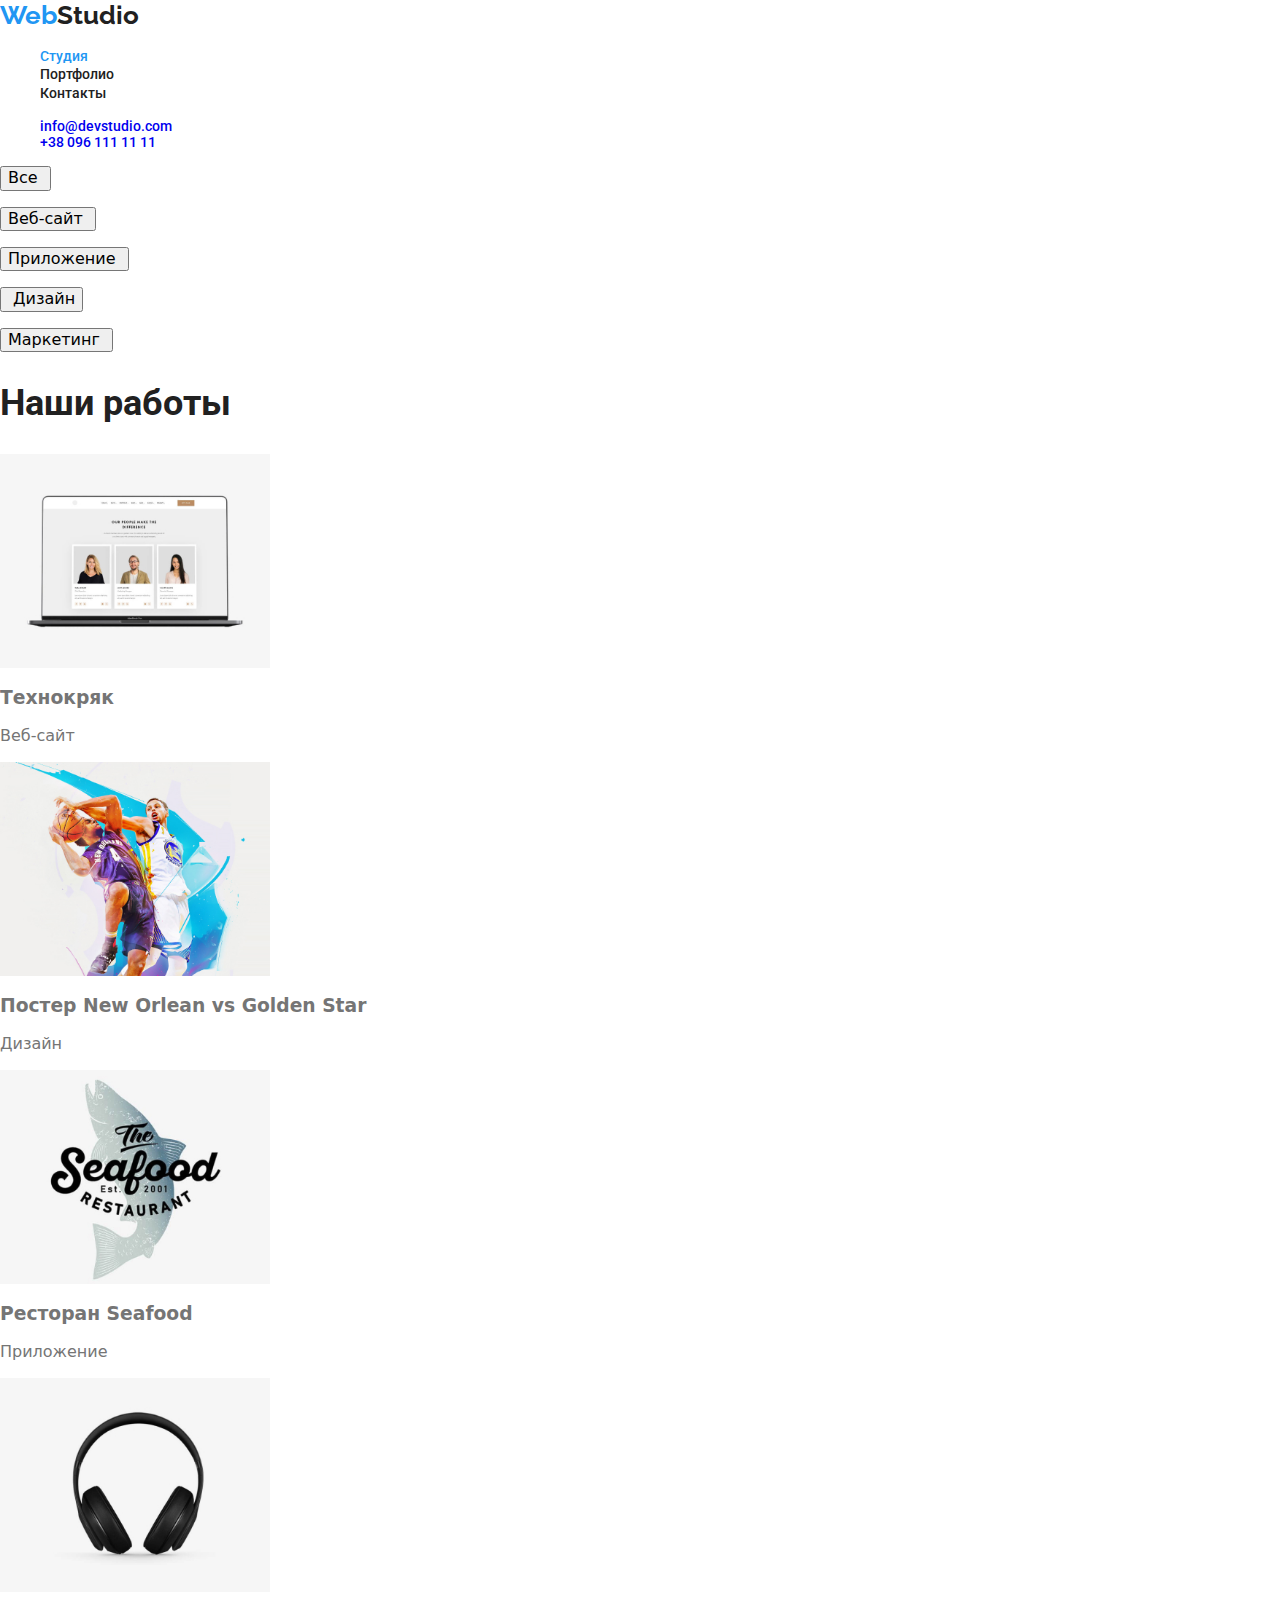
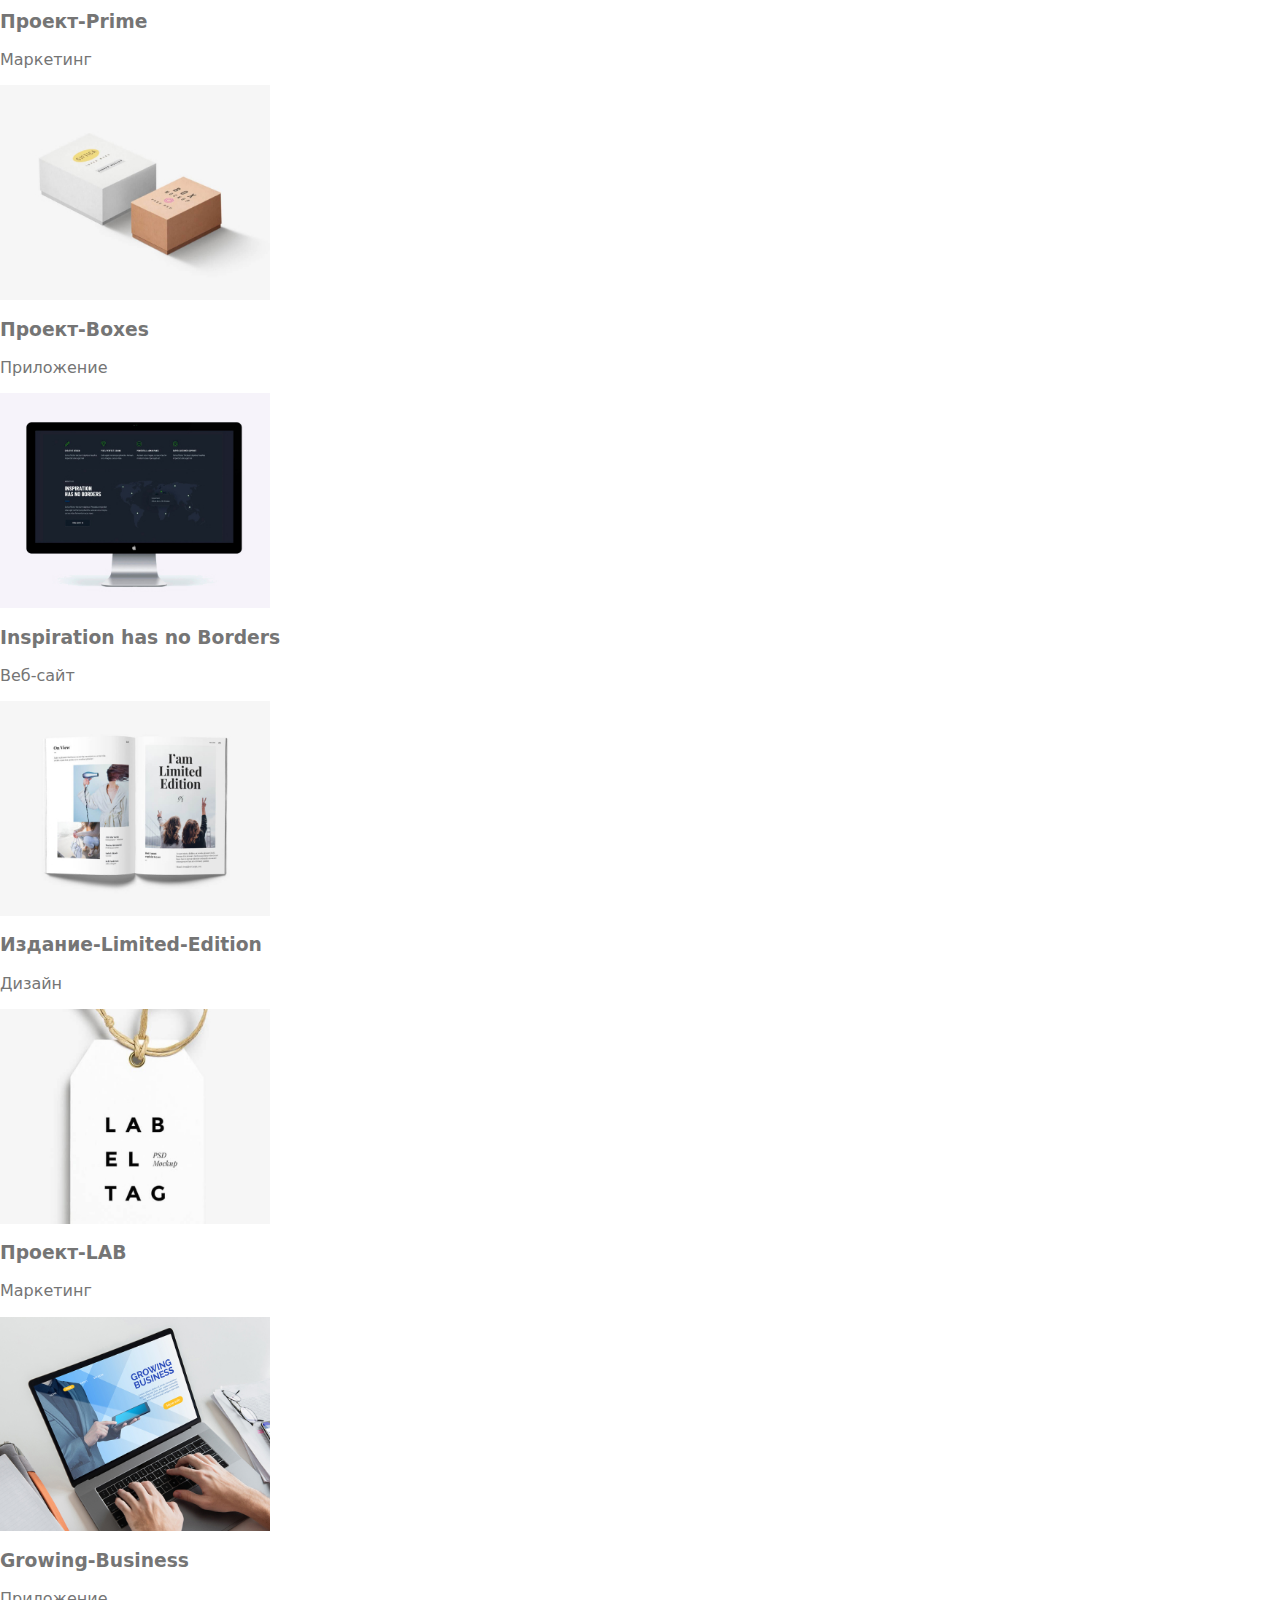
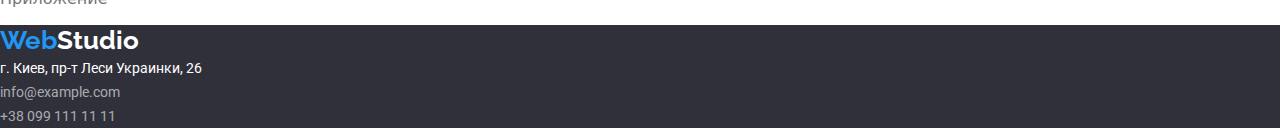
==== portfolio.html @ b816f6d2 "Работа над ДЗ-03" ====
<!DOCTYPE html>
<html lang="en">
  <head>
    <meta charset="UTF-8" />
    <meta name="viewport" content="width=device-width, initial-scale=1.0" />
    <title>Portfolio</title>
    <link rel="stylesheet" href="./css/styles.css" />
    <link rel="stylesheet" href="./normalize/normalize.css" />
    <link
      href="https://fonts.googleapis.com/css2?family=Roboto:wght@400;500;900&display=swap"
      rel="stylesheet"
    />
    <link
      href="https://fonts.googleapis.com/css2?family=Raleway:wght@700&display=swap"
      rel="stylesheet"
    />
  </head>
  <body>
    <header>
      <nav>
        <a href="./index.html" class="logo">
          Web<span class="colortext">Studio</span>
        </a>

        <ul class="site-nav list">
          <li><a href="index.html#bottom" class="link">Студия</a></li>
          <li><a href="" class="link-a">Портфолио</a></li>
          <li><a href="" class="link-a">Контакты</a></li>
        </ul>
      </nav>

      <ul class="auth-nav list">
        <li><a href="mailto:info@devstudio.com">info@devstudio.com</a></li>
        <li><a href="tel:+380961111111">+38 096 111 11 11</a></li>
      </ul>
    </header>

    <main>
      <section>
        <form>
          <p><input type="button" value="Все " /></p>
        </form>
        <form>
          <p><input type="button" value="Веб-сайт " /></p> </form
        ><form>
          <p><input type="button" value="Приложение " /></p> </form
        ><form>
          <p><input type="button" value=" Дизайн" /></p> </form
        ><form>
          <p><input type="button" value="Маркетинг " /></p>
        </form>
      </section>

      <section class="section">
        <h2 class="section-title">Наши работы</h2>

        <img src="./images/Технокряк.jpg" alt="Технокряк" width="270" />
        <h3>Технокряк</h3>
        <p>Веб-сайт</p>

        <img
          src="./images/Постер.jpg"
          alt="Постер New Orlean vs Golden"
          width="270"
        />
        <h3>Постер New Orlean vs Golden Star</h3>
        <p>Дизайн</p>

        <img src="./images/Ресторан.jpg" alt="Ресторан Seafood" width="270" />
        <h3>Ресторан Seafood</h3>
        <p>Приложение</p>

        <img src="./images/Проект-Prime.jpg" alt="Проект-Prime" width="270" />
        <h3>Проект-Prime</h3>
        <p>Маркетинг</p>

        <img src="./images/Проект-Boxes.jpg" alt="Проект-Boxes" width="270" />
        <h3>Проект-Boxes</h3>
        <p>Приложение</p>

        <img
          src="./images/Inspiration-has-no-Borders.jpg"
          alt="Inspiration has no Borders"
          width="270"
        />
        <h3>Inspiration has no Borders</h3>
        <p>Веб-сайт</p>

        <img
          src="./images/Издание-Limited-Edition.jpg"
          alt="Издание-Limited-Edition"
          width="270"
        />
        <h3>Издание-Limited-Edition</h3>
        <p>Дизайн</p>

        <img src="./images/Проект-LAB.jpg" alt="Проект-LAB" width="270" />
        <h3>Проект-LAB</h3>
        <p>Маркетинг</p>

        <img
          src="./images/Growing-Business.jpg"
          alt="Growing-Business"
          width="270"
        />
        <h3>Growing-Business</h3>
        <p>Приложение</p>
      </section>
    </main>
    <footer class="Basement">
      <a href="./index.html" class="logo-2">
        Web<span class="colortextwhite">Studio</span>
      </a>
      <address class="address-name">
        г. Киев, пр-т Леси Украинки, 26 <br />
        <a href="mailto:info@example.com" class="mailtel">info@example.com</a
        ><br />
        <a href="tel:+380991111111" class="mailtel">+38 099 111 11 11</a><br />
      </address>
    </footer>
  </body>
</html>
---- css/styles.css ----
/* основной цвет текста #212121 */
/* вторичный цвет текста #757575 */
/* белый #FFFFFF */
/* акцент #2196F3 */
/* вторичный цвет фона #E5E5E5, #2F303A, #F5F4FA */

html {
  box-sizing: border-box;
}

*,
*::after,
*::before {
  box-sizing: inherit;
}

:root {
  --primaru-text-color: #757575;
  --title-text-color: #212121;
  --hero-title: #ffffff;
  --accent-color: #2196f3;
}
body {
  background-color: #ffffff;
  color: var(--primaru-text-color);
}

img {
  display: block;
}

.container {
  width: 1200px;
  padding-left: 15px;
  padding-right: 15px;
  margin-right: auto;
  margin-left: auto;
}

.list {
  list-style: none;
}
a {
  text-decoration: none;
}

/* Logo */

.logo {
  color: var(--accent-color);
  font-family: "Raleway";
  font-style: normal;
  font-weight: bold;
  font-size: 26px;
  line-height: 31px;
}
.colortext {
  color: var(--title-text-color);
}

/* Site-nav*/

.site-nav .link {
  color: var(--accent-color);
  font-family: Roboto;
  font-style: normal;
  font-weight: 500;
  font-size: 14px;
  line-height: 16px;
}

.site-nav .link-a {
  color: var(--title-text-color);
  font-family: Roboto;
  font-style: normal;
  font-weight: 500;
  font-size: 14px;
  line-height: 16px;
}

.site-nav .link:hover,
.site-nav .link:focus {
  color: var(--title-text-color);
  font-family: Roboto;
  font-style: normal;
  font-weight: 500;
  font-size: 14px;
  line-height: 16px;
}

.site-nav .link-a:hover,
.site-nav .link-a:focus {
  color: var(--accent-color);
  font-family: Roboto;
  font-style: normal;
  font-weight: 500;
  font-size: 14px;
  line-height: 16px;
}

/* auth-nav*/

.auth-nav {
  font-family: Roboto;
  font-style: normal;
  font-weight: 500;
  font-size: 14px;
  line-height: 16px;
}

.auth-nav .mail {
  color: var(--accent-color);
  font-family: Roboto;
  font-style: normal;
  font-weight: 500;
  font-size: 14px;
  line-height: 16px;
}

.auth-nav .telefon {
  color: var(--primaru-text-color);
  font-family: Roboto;
  font-style: normal;
  font-weight: 500;
  font-size: 14px;
  line-height: 16px;
}

.auth-nav .mail:hover,
.auth-nav .mail:focus {
  color: var(--primaru-text-color);
}

.auth-nav .telefon:hover,
.auth-nav .telefon:focus {
  color: var(--accent-color);
}

/* Hero*/

.hero {
  color: var(--hero-title);
  background-color: #2f303a;
  text-align: center;
  width: 1600px;
  height: 600px;
}
.hero-title {
  font-family: "Roboto";
  font-style: normal;
  font-weight: 900;
  font-size: 44px;
  text-align: center;
}

.button-title {
  position: absolute;
  width: 200px;
  height: 50px;
  left: 700px;
  top: 430px;
  background: #2196f3;
  box-shadow: 0px 4px 4px rgba(0, 0, 0, 0.15);
  border-radius: 4px;
  font-family: Roboto;
  font-style: normal;
  font-weight: bold;
  font-size: 16px;
  line-height: 30px;
  color: var(--hero-title);
}

/* Feature-list*/

.feature-list .title {
  color: var(--title-text-color);
  font-family: Roboto;
  font-style: normal;
  font-weight: bold;
  font-size: 14px;
  line-height: 16px;
}

.feature-list .text {
  color: var(--primaru-text-color);
  font-family: Roboto;
  font-style: normal;
  font-weight: normal;
  font-size: 14px;
  line-height: 24px;
}

.section-title {
  color: var(--title-text-color);
  font-family: Roboto;
  font-style: normal;
  font-weight: bold;
  font-size: 36px;
  line-height: 42px;
}

.command {
  color: var(--title-text-color);
  font-family: Roboto;
  font-style: normal;
  font-weight: 500;
  font-size: 16px;
  line-height: 19px;
}

.profession {
  color: var(--primaru-text-color);
  font-family: Roboto;
  font-style: normal;
  font-weight: normal;
  font-size: 16px;
  line-height: 19px;
}

.Basement {
  color: var(--accent-color);
  background-color: #2f303a;
}

.logo-2 {
  color: var(--accent-color);
  font-family: "Raleway";
  font-style: normal;
  font-weight: bold;
  font-size: 26px;
  line-height: 31px;
}

.colortextwhite {
  color: var(--hero-title);
}
.address-name {
  color: var(--hero-title);
  font-family: "Roboto";
  font-style: normal;
  font-weight: normal;
  font-size: 14px;
  line-height: 24px;
}

.mailtel {
  color: rgba(255, 255, 255, 0.6);
  font-family: "Roboto";
  font-style: normal;
  font-weight: normal;
  font-size: 14px;
  line-height: 24px;
}
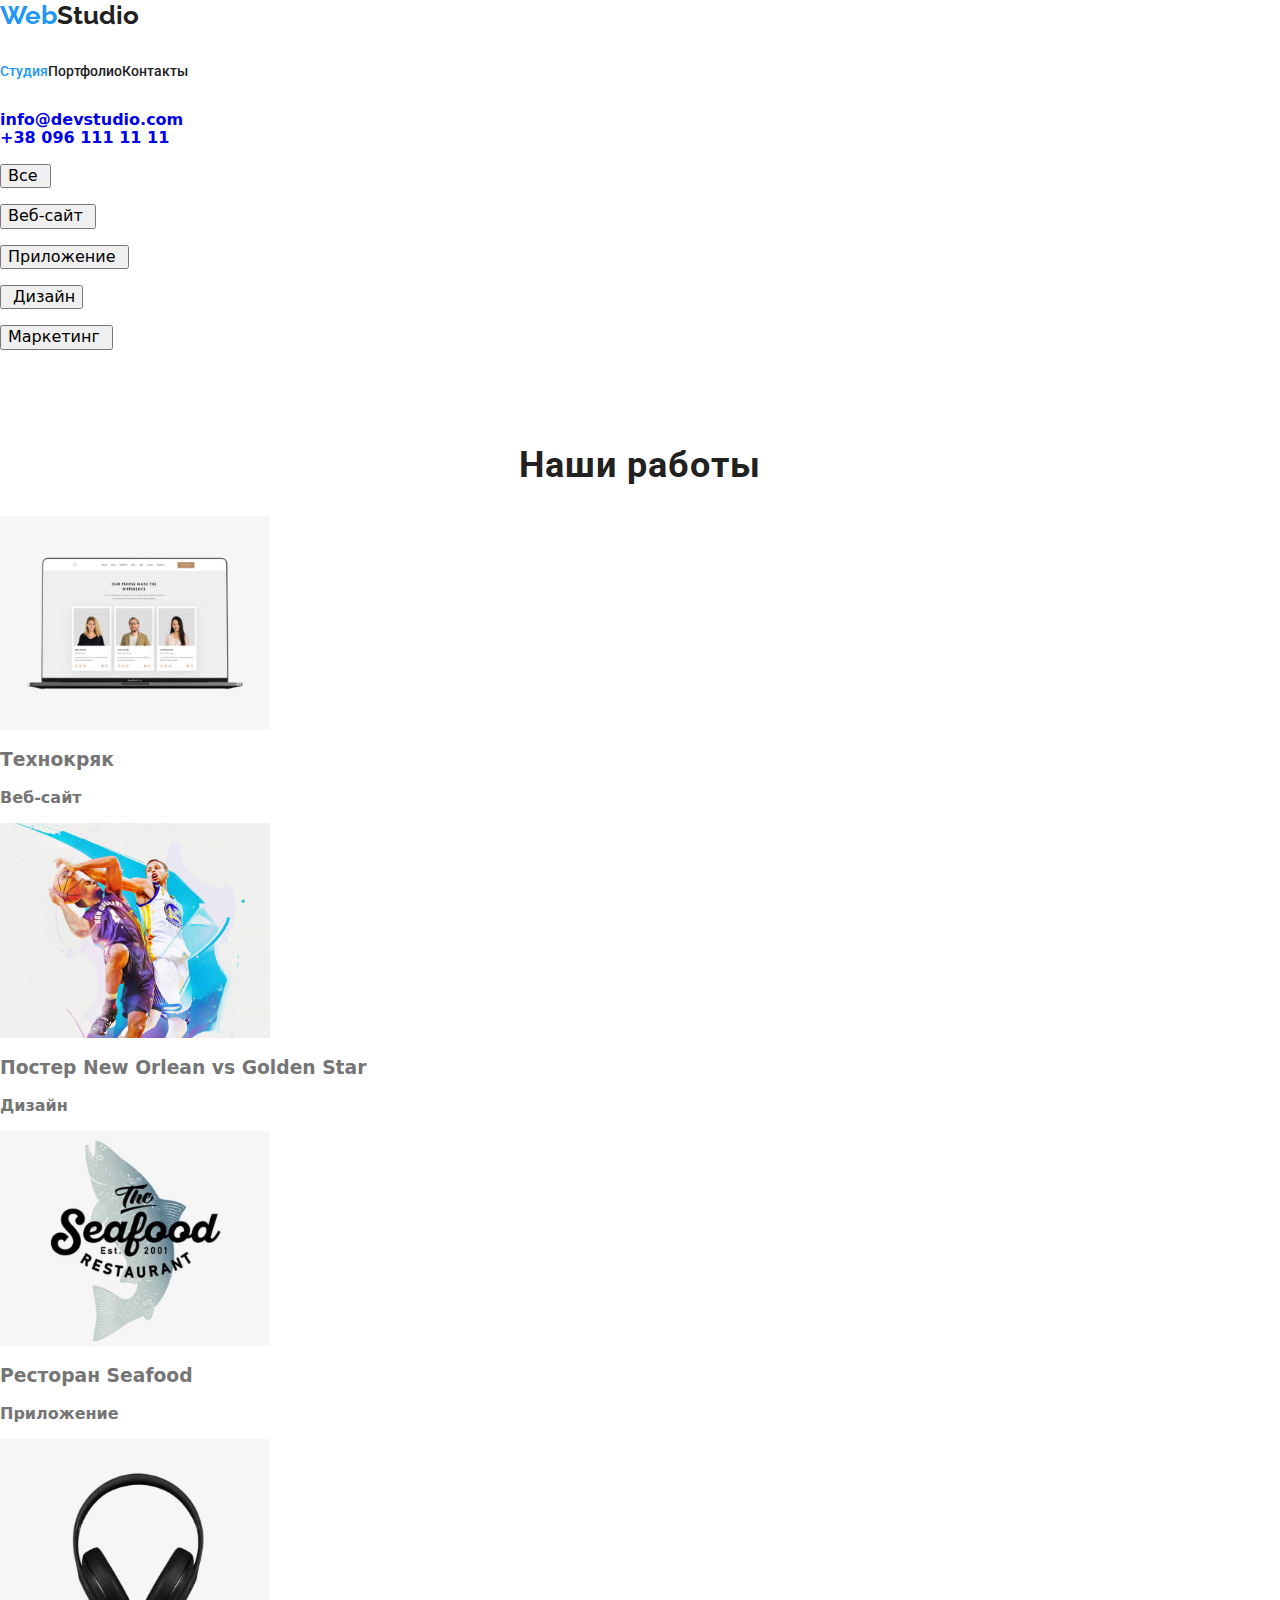
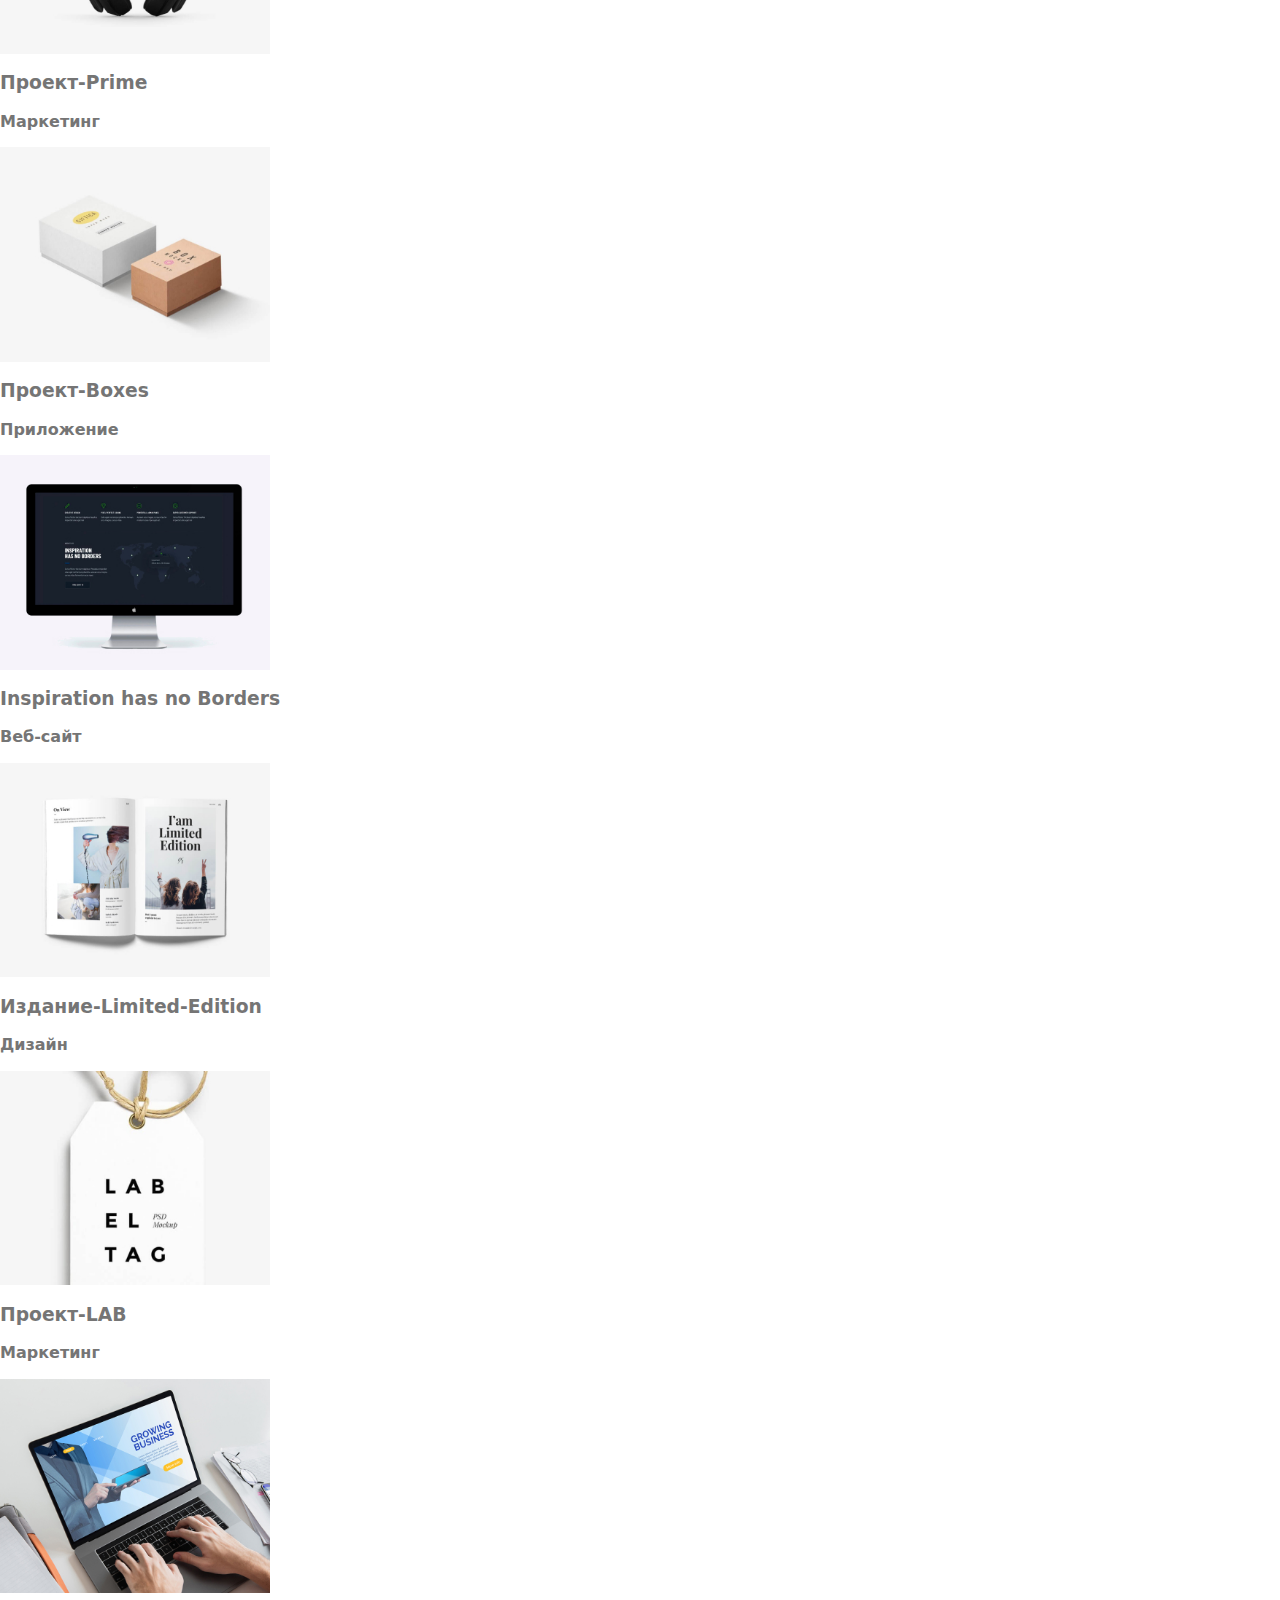
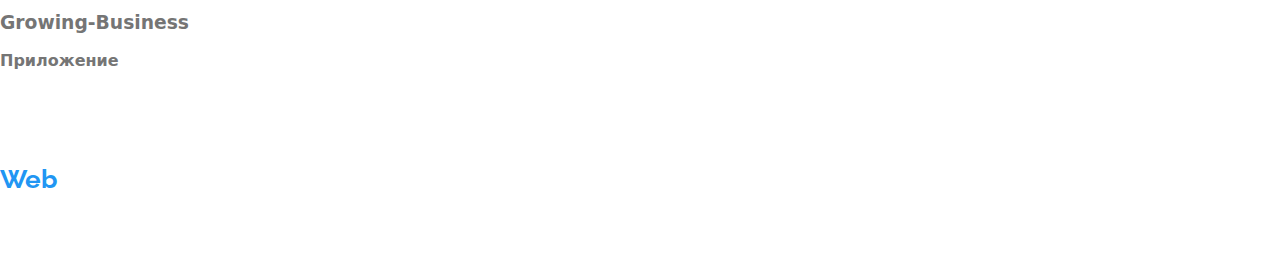
==== commit 5051222f: "Работа над ДЗ-03" ====
--- a/portfolio.html
+++ b/portfolio.html
@@ -54,7 +54,7 @@
       <section class="section">
         <h2 class="section-title">Наши работы</h2>
 
-        <img src="./images/Технокряк.jpg" alt="Технокряк" width="270" />
+        <img src="./images/Tehnokrjak.jpg" alt="Технокряк" width="270" />
         <h3>Технокряк</h3>
         <p>Веб-сайт</p>
 
--- a/css/styles.css
+++ b/css/styles.css
@@ -20,13 +20,25 @@
   --hero-title: #ffffff;
   --accent-color: #2196f3;
 }
+
 body {
-  background-color: #ffffff;
-  color: var(--primaru-text-color);
+  font-family: Roboto;
+  font-style: normal;
+  font-weight: bold;
+  background-color: var(--hero-title);
+  color: var(--primaru-text-color);
+}
+
+.list {
+  list-style: none;
+  margin: 0;
+  padding: 0;
 }
 
 img {
   display: block;
+  max-width: 100%;
+  height: auto;
 }
 
 .container {
@@ -37,31 +49,74 @@
   margin-left: auto;
 }
 
-.list {
-  list-style: none;
-}
+.flexbox {
+  display: flex;
+}
+
 a {
   text-decoration: none;
 }
 
+.section {
+  margin-top: 94px;
+  margin-bottom: 94px;
+}
+
+.title {
+  display: flex;
+  /*flex-wrap: wrap;*/
+}
+
+.heder {
+  display: flex;
+  align-items: center;
+  margin-left: auto;
+}
+
 /* Logo */
 
 .logo {
-  color: var(--accent-color);
-  font-family: "Raleway";
+  margin-right: 93px;
+  color: var(--accent-color);
+  font-family: Raleway;
   font-style: normal;
   font-weight: bold;
   font-size: 26px;
   line-height: 31px;
 }
+
 .colortext {
   color: var(--title-text-color);
 }
 
 /* Site-nav*/
 
+.site-nav {
+  display: flex;
+}
+
+.navigation {
+  /* outline: 2px solid tomato;*/
+  /*background-color: tomato;*/
+  display: flex;
+  align-items: center;
+}
+
+.site-nav .menu-list {
+  margin-right: 50px;
+}
+
+.site-nav .menu-list:last-child {
+  margin-right: 0px;
+}
+
 .site-nav .link {
-  color: var(--accent-color);
+  display: block;
+  padding-top: 32px;
+  padding-bottom: 32px;
+
+  color: var(--accent-color);
+
   font-family: Roboto;
   font-style: normal;
   font-weight: 500;
@@ -70,7 +125,12 @@
 }
 
 .site-nav .link-a {
-  color: var(--title-text-color);
+  display: block;
+  padding-top: 32px;
+  padding-bottom: 32px;
+
+  color: var(--title-text-color);
+
   font-family: Roboto;
   font-style: normal;
   font-weight: 500;
@@ -98,44 +158,44 @@
   line-height: 16px;
 }
 
-/* auth-nav*/
-
-.auth-nav {
-  font-family: Roboto;
-  font-style: normal;
-  font-weight: 500;
-  font-size: 14px;
-  line-height: 16px;
-}
-
-.auth-nav .mail {
-  color: var(--accent-color);
-  font-family: Roboto;
-  font-style: normal;
-  font-weight: 500;
-  font-size: 14px;
-  line-height: 16px;
-}
-
-.auth-nav .telefon {
-  color: var(--primaru-text-color);
-  font-family: Roboto;
-  font-style: normal;
-  font-weight: 500;
-  font-size: 14px;
-  line-height: 16px;
-}
-
-.auth-nav .mail:hover,
-.auth-nav .mail:focus {
-  color: var(--primaru-text-color);
-}
-
-.auth-nav .telefon:hover,
-.auth-nav .telefon:focus {
-  color: var(--accent-color);
-}
-
+/* mail,telefon*/
+
+.mail {
+  color: var(--accent-color);
+  font-family: Roboto;
+  font-style: normal;
+  font-weight: 500;
+  font-size: 14px;
+  line-height: 16px;
+}
+
+.telefon {
+  color: var(--primaru-text-color);
+  font-family: Roboto;
+  font-style: normal;
+  font-weight: 500;
+  font-size: 14px;
+  line-height: 16px;
+}
+
+.mail:hover,
+.mail:focus {
+  color: var(--primaru-text-color);
+}
+
+.telefon:hover,
+.telefon:focus {
+  color: var(--accent-color);
+}
+
+.mail-box {
+  display: flex;
+  margin-left: auto;
+}
+
+.mail-box .menu-list + .menu-list {
+  margin-left: 50px;
+}
 /* Hero*/
 
 .hero {
@@ -145,16 +205,19 @@
   width: 1600px;
   height: 600px;
 }
+
 .hero-title {
-  font-family: "Roboto";
+  font-family: Roboto;
   font-style: normal;
   font-weight: 900;
   font-size: 44px;
   text-align: center;
+  padding-top: 200px;
+  margin-top: 0px;
 }
 
 .button-title {
-  position: absolute;
+  position: center;
   width: 200px;
   height: 50px;
   left: 700px;
@@ -190,19 +253,47 @@
   line-height: 24px;
 }
 
+.feature-list {
+  display: flex;
+  flex-wrap: wrap;
+}
+
+.text-list {
+  width: 270px;
+  margin-right: 30px;
+}
+
+.text-list:nth-child(3n) {
+  margin-right: 0;
+}
+
+/* Command List */
+
 .section-title {
   color: var(--title-text-color);
   font-family: Roboto;
   font-style: normal;
   font-weight: bold;
+  text-align: center;
   font-size: 36px;
   line-height: 42px;
-}
-
-.command {
-  color: var(--title-text-color);
-  font-family: Roboto;
-  font-style: normal;
+  letter-spacing: 0.03em;
+}
+
+.title-list {
+  width: calc((100% - 30px * 2) / 3);
+  margin-right: 30px;
+}
+
+.title-list:nth-child(3n) {
+  margin-right: 0;
+}
+
+.name {
+  color: var(--title-text-color);
+  font-family: Roboto;
+  font-style: normal;
+  text-align: center;
   font-weight: 500;
   font-size: 16px;
   line-height: 19px;
@@ -213,30 +304,53 @@
   font-family: Roboto;
   font-style: normal;
   font-weight: normal;
+  text-align: center;
   font-size: 16px;
   line-height: 19px;
 }
 
-.Basement {
+.command-list {
+  width: calc((100% - 30px * 3) / 4);
+  margin-right: 30px;
+}
+
+.command-list:nth-child(4n) {
+  margin-right: 0;
+}
+
+/* Footer*/
+
+.basement {
   color: var(--accent-color);
   background-color: #2f303a;
+  width: 1600px;
+  height: 252px;
+}
+
+.basement-sectioon {
+  padding-top: 60px;
 }
 
 .logo-2 {
   color: var(--accent-color);
-  font-family: "Raleway";
+  font-family: Raleway;
   font-style: normal;
   font-weight: bold;
   font-size: 26px;
   line-height: 31px;
+  padding-top: 60px;
 }
 
 .colortextwhite {
   color: var(--hero-title);
 }
+
+.address {
+}
+
 .address-name {
   color: var(--hero-title);
-  font-family: "Roboto";
+  font-family: Roboto;
   font-style: normal;
   font-weight: normal;
   font-size: 14px;
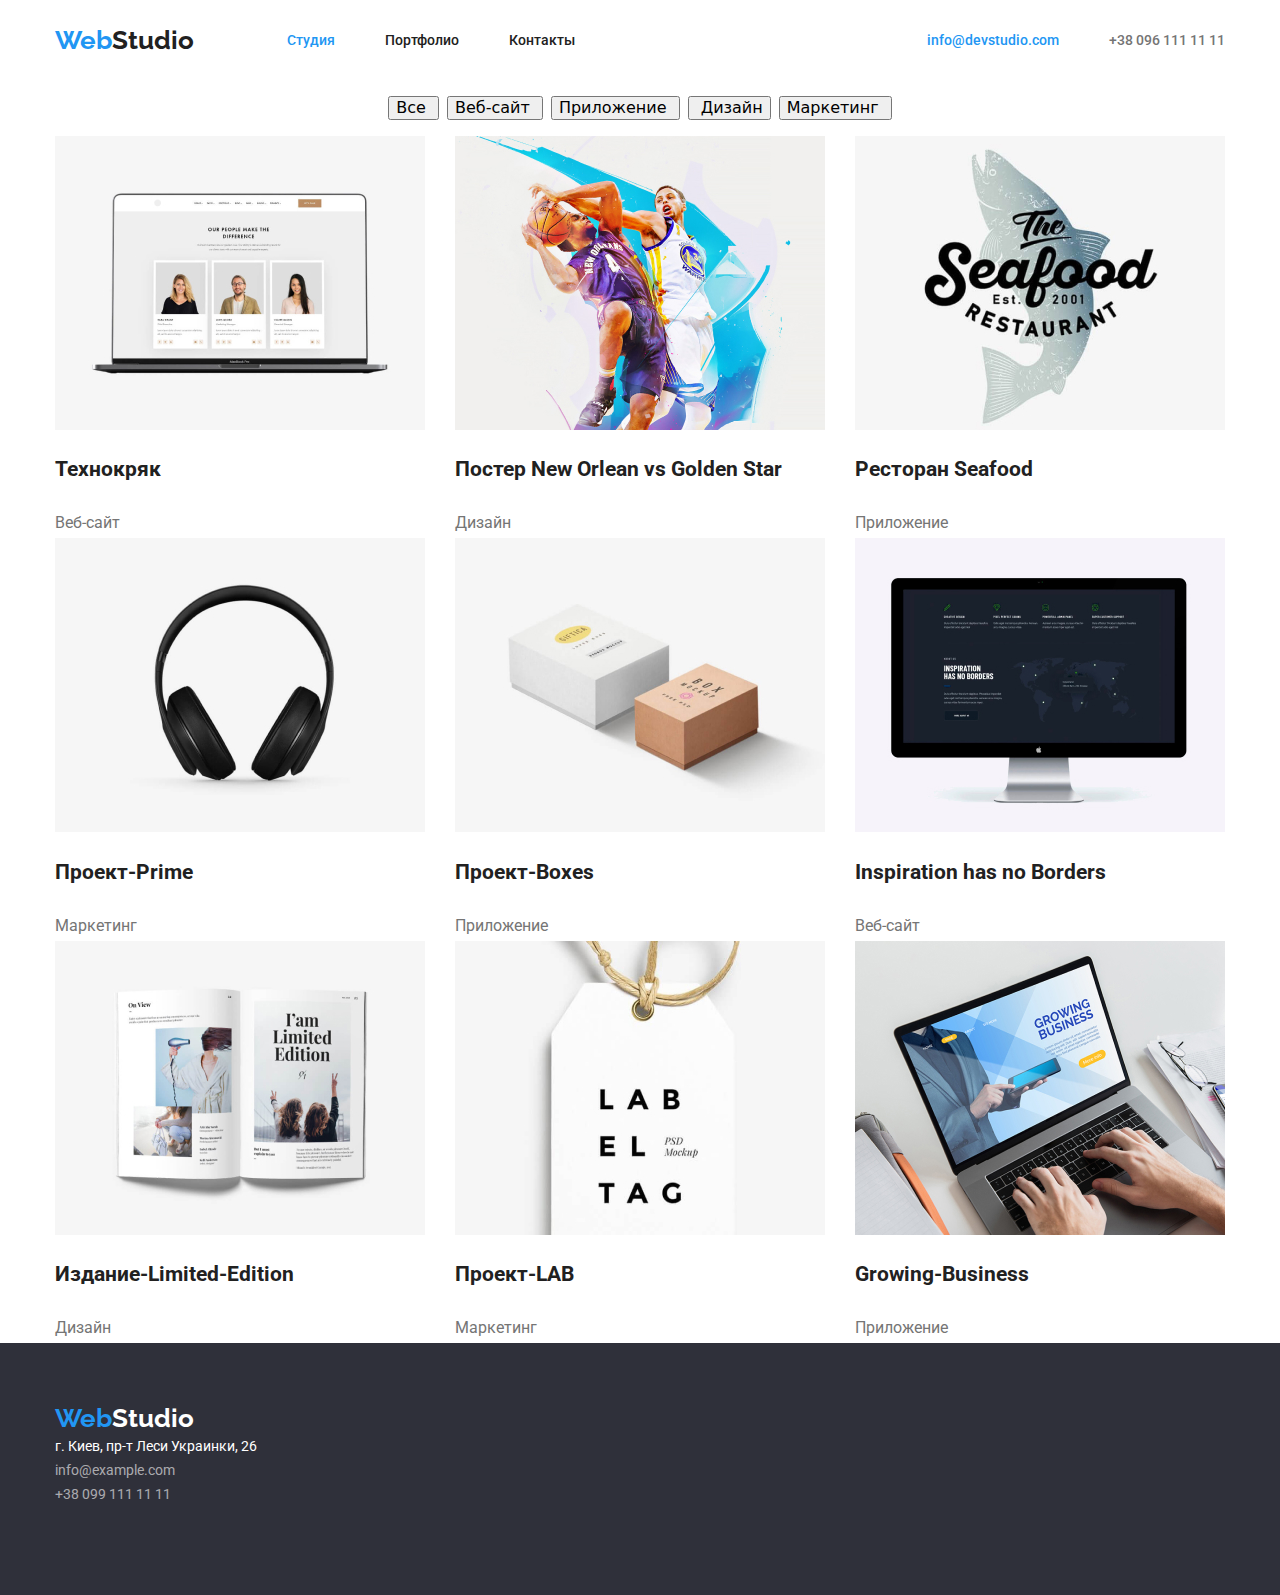
==== commit f730b720: "Работа ДЗ-03" ====
--- a/portfolio.html
+++ b/portfolio.html
@@ -15,108 +15,178 @@
       rel="stylesheet"
     />
   </head>
+
   <body>
     <header>
-      <nav>
-        <a href="./index.html" class="logo">
-          Web<span class="colortext">Studio</span>
-        </a>
+      <div class="container heder">
+        <nav class="navigation">
+          <a href="./index.html" class="logo">
+            Web<span class="colortext">Studio</span>
+          </a>
 
-        <ul class="site-nav list">
-          <li><a href="index.html#bottom" class="link">Студия</a></li>
-          <li><a href="" class="link-a">Портфолио</a></li>
-          <li><a href="" class="link-a">Контакты</a></li>
+          <ul class="site-nav list">
+            <li class="menu-list"><a href="" class="link">Студия</a></li>
+            <li class="menu-list"
+              ><a href="portfolio.html#bottom" class="link-a">Портфолио</a>
+            </li>
+            <li class="menu-list"><a href="" class="link-a">Контакты</a></li>
+          </ul>
+        </nav>
+        <ul class="mail-box list">
+          <li class="menu-list"
+            ><a href="mailto:info@devstudio.com" class="mail"
+              >info@devstudio.com</a
+            ></li
+          >
+          <li class="menu-list"
+            ><a href="tel:+380961111111" class="telefon"
+              >+38 096 111 11 11</a
+            ></li
+          >
         </ul>
-      </nav>
+      </div>
+    </header>
 
-      <ul class="auth-nav list">
-        <li><a href="mailto:info@devstudio.com">info@devstudio.com</a></li>
-        <li><a href="tel:+380961111111">+38 096 111 11 11</a></li>
-      </ul>
-    </header>
+    <!--Кнопки-->
 
     <main>
       <section>
-        <form>
-          <p><input type="button" value="Все " /></p>
-        </form>
-        <form>
-          <p><input type="button" value="Веб-сайт " /></p> </form
-        ><form>
-          <p><input type="button" value="Приложение " /></p> </form
-        ><form>
-          <p><input type="button" value=" Дизайн" /></p> </form
-        ><form>
-          <p><input type="button" value="Маркетинг " /></p>
-        </form>
+        <ul class="buttons-list list container">
+          <li class="buttons-title"
+            ><form>
+              <p><input type="button" value="Все " /></p>
+            </form> </li
+          ><li class="buttons-title"
+            ><form>
+              <p><input type="button" value="Веб-сайт " /></p> </form
+          ></li>
+          <li class="buttons-title"
+            ><form>
+              <p><input type="button" value="Приложение " /></p> </form
+          ></li>
+          <li class="buttons-title"
+            ><form>
+              <p><input type="button" value=" Дизайн" /></p> </form
+          ></li>
+          <li class="buttons-title"
+            ><form>
+              <p><input type="button" value="Маркетинг " /></p> </form
+          ></li>
+        </ul>
       </section>
 
-      <section class="section">
-        <h2 class="section-title">Наши работы</h2>
+      <!--Портфолио-->
 
-        <img src="./images/Tehnokrjak.jpg" alt="Технокряк" width="270" />
-        <h3>Технокряк</h3>
-        <p>Веб-сайт</p>
+      <section class="container">
+        <ul class="portfolio-title list">
+          <li class="portfolio-list">
+            <img src="./images/Tehnokrjak.jpg" alt="Технокряк" width="370" />
+            <h3>Технокряк</h3>
+            <p class="portfolio-text">Веб-сайт</p></li
+          >
+          <li class="portfolio-list">
+            <img
+              src="./images/Постер.jpg"
+              alt="Постер New Orlean vs Golden"
+              width="370"
+            />
+            <h3>Постер New Orlean vs Golden Star</h3>
+            <p class="portfolio-text">Дизайн</p></li
+          >
 
-        <img
-          src="./images/Постер.jpg"
-          alt="Постер New Orlean vs Golden"
-          width="270"
-        />
-        <h3>Постер New Orlean vs Golden Star</h3>
-        <p>Дизайн</p>
+          <li class="portfolio-list">
+            <img
+              src="./images/Ресторан.jpg"
+              alt="Ресторан Seafood"
+              width="370"
+            />
+            <h3>Ресторан Seafood</h3>
+            <p class="portfolio-text">Приложение</p></li
+          >
 
-        <img src="./images/Ресторан.jpg" alt="Ресторан Seafood" width="270" />
-        <h3>Ресторан Seafood</h3>
-        <p>Приложение</p>
+          <li class="portfolio-list">
+            <img
+              src="./images/Проект-Prime.jpg"
+              alt="Проект-Prime"
+              width="370"
+            />
+            <h3>Проект-Prime</h3>
+            <p class="portfolio-text">Маркетинг</p></li
+          >
 
-        <img src="./images/Проект-Prime.jpg" alt="Проект-Prime" width="270" />
-        <h3>Проект-Prime</h3>
-        <p>Маркетинг</p>
+          <li class="portfolio-list">
+            <img
+              src="./images/Проект-Boxes.jpg"
+              alt="Проект-Boxes"
+              width="370"
+            />
+            <h3>Проект-Boxes</h3>
+            <p class="portfolio-text">Приложение</p></li
+          >
 
-        <img src="./images/Проект-Boxes.jpg" alt="Проект-Boxes" width="270" />
-        <h3>Проект-Boxes</h3>
-        <p>Приложение</p>
+          <li class="portfolio-list">
+            <img
+              src="./images/Inspiration-has-no-Borders.jpg"
+              alt="Inspiration has no Borders"
+              width="370"
+            />
+            <h3>Inspiration has no Borders</h3>
+            <p class="portfolio-text">Веб-сайт</p></li
+          >
 
-        <img
-          src="./images/Inspiration-has-no-Borders.jpg"
-          alt="Inspiration has no Borders"
-          width="270"
-        />
-        <h3>Inspiration has no Borders</h3>
-        <p>Веб-сайт</p>
+          <li class="portfolio-list">
+            <img
+              src="./images/Издание-Limited-Edition.jpg"
+              alt="Издание-Limited-Edition"
+              width="370"
+            />
+            <h3>Издание-Limited-Edition</h3>
+            <p class="portfolio-text">Дизайн</p></li
+          >
 
-        <img
-          src="./images/Издание-Limited-Edition.jpg"
-          alt="Издание-Limited-Edition"
-          width="270"
-        />
-        <h3>Издание-Limited-Edition</h3>
-        <p>Дизайн</p>
+          <li class="portfolio-list">
+            <img src="./images/Проект-LAB.jpg" alt="Проект-LAB" width="370" />
+            <h3>Проект-LAB</h3>
+            <p class="portfolio-text">Маркетинг</p></li
+          >
 
-        <img src="./images/Проект-LAB.jpg" alt="Проект-LAB" width="270" />
-        <h3>Проект-LAB</h3>
-        <p>Маркетинг</p>
-
-        <img
-          src="./images/Growing-Business.jpg"
-          alt="Growing-Business"
-          width="270"
-        />
-        <h3>Growing-Business</h3>
-        <p>Приложение</p>
+          <li class="portfolio-list">
+            <img
+              src="./images/Growing-Business.jpg"
+              alt="Growing-Business"
+              width="370"
+            />
+            <h3>Growing-Business</h3>
+            <p class="portfolio-text">Приложение</p></li
+          >
+        </ul>
       </section>
     </main>
-    <footer class="Basement">
-      <a href="./index.html" class="logo-2">
-        Web<span class="colortextwhite">Studio</span>
-      </a>
-      <address class="address-name">
-        г. Киев, пр-т Леси Украинки, 26 <br />
-        <a href="mailto:info@example.com" class="mailtel">info@example.com</a
-        ><br />
-        <a href="tel:+380991111111" class="mailtel">+38 099 111 11 11</a><br />
-      </address>
+
+    <!--Подвал-->
+
+    <footer class="basement">
+      <div class="basement-section container">
+        <a href="./index.html" class="logo-2"
+          >Web<span class="colortextwhite">Studio</span></a
+        ></div
+      >
+      <div class="address">
+        <address class="address-name container">
+          г. Киев, пр-т Леси Украинки, 26 <br />
+          <ul class="mail-list list">
+            <li class="mailtel-list"
+              ><a href="mailto:info@example.com" class="mailtel"
+                >info@example.com</a
+              ><br
+            /></li>
+            <li class="mailtel-list"
+              ><a href="tel:+380991111111" class="mailtel">+38 099 111 11 11</a
+              ><br
+            /></li>
+          </ul>
+        </address>
+      </div>
     </footer>
   </body>
 </html>
--- a/css/styles.css
+++ b/css/styles.css
@@ -58,13 +58,13 @@
 }
 
 .section {
-  margin-top: 94px;
-  margin-bottom: 94px;
+  padding-top: 94px;
+  padding-bottom: 94px;
 }
 
 .title {
   display: flex;
-  /*flex-wrap: wrap;*/
+  flex-wrap: wrap;
 }
 
 .heder {
@@ -202,7 +202,6 @@
   color: var(--hero-title);
   background-color: #2f303a;
   text-align: center;
-  width: 1600px;
   height: 600px;
 }
 
@@ -280,6 +279,11 @@
   letter-spacing: 0.03em;
 }
 
+.command {
+  display: flex;
+  background: #f5f4fa;
+}
+
 .title-list {
   width: calc((100% - 30px * 2) / 3);
   margin-right: 30px;
@@ -323,13 +327,18 @@
 .basement {
   color: var(--accent-color);
   background-color: #2f303a;
-  width: 1600px;
   height: 252px;
-}
-
-.basement-sectioon {
   padding-top: 60px;
 }
+
+/*.basement {
+  margin-left: 100px;
+}*/
+
+/*.basement-sectioon {
+  /*display: flex;
+  padding-top: 60px;
+}*/
 
 .logo-2 {
   color: var(--accent-color);
@@ -345,8 +354,8 @@
   color: var(--hero-title);
 }
 
-.address {
-}
+/*.address {
+}*/
 
 .address-name {
   color: var(--hero-title);
@@ -359,9 +368,63 @@
 
 .mailtel {
   color: rgba(255, 255, 255, 0.6);
-  font-family: "Roboto";
+  font-family: Roboto;
   font-style: normal;
   font-weight: normal;
   font-size: 14px;
   line-height: 24px;
 }
+
+/* buttons */
+
+.buttons-list {
+  display: flex;
+  justify-content: center;
+}
+
+.buttons-title {
+  margin-right: 8px;
+}
+
+.buttons-title:nth-child(5n) {
+  margin-right: 0px;
+}
+
+/* portfolio */
+
+.portfolio-title {
+  display: flex;
+  flex-wrap: wrap;
+}
+
+.portfolio-list {
+  width: 370px;
+  margin-right: 30px;
+}
+
+.portfolio-list:nth-child(3n) {
+  margin-right: 0;
+}
+
+.portfolio-list {
+  font-family: Roboto;
+  font-style: normal;
+  font-weight: bold;
+  font-size: 18px;
+  line-height: 36px;
+  color: var(--title-text-color);
+}
+
+.portfolio-text {
+  font-family: Roboto;
+  font-style: normal;
+  font-weight: normal;
+  font-size: 16px;
+  line-height: 30px;
+  color: var(--primaru-text-color);
+}
+
+.portfolio-text {
+  margin-top: 0px;
+  margin-bottom: 0px;
+}
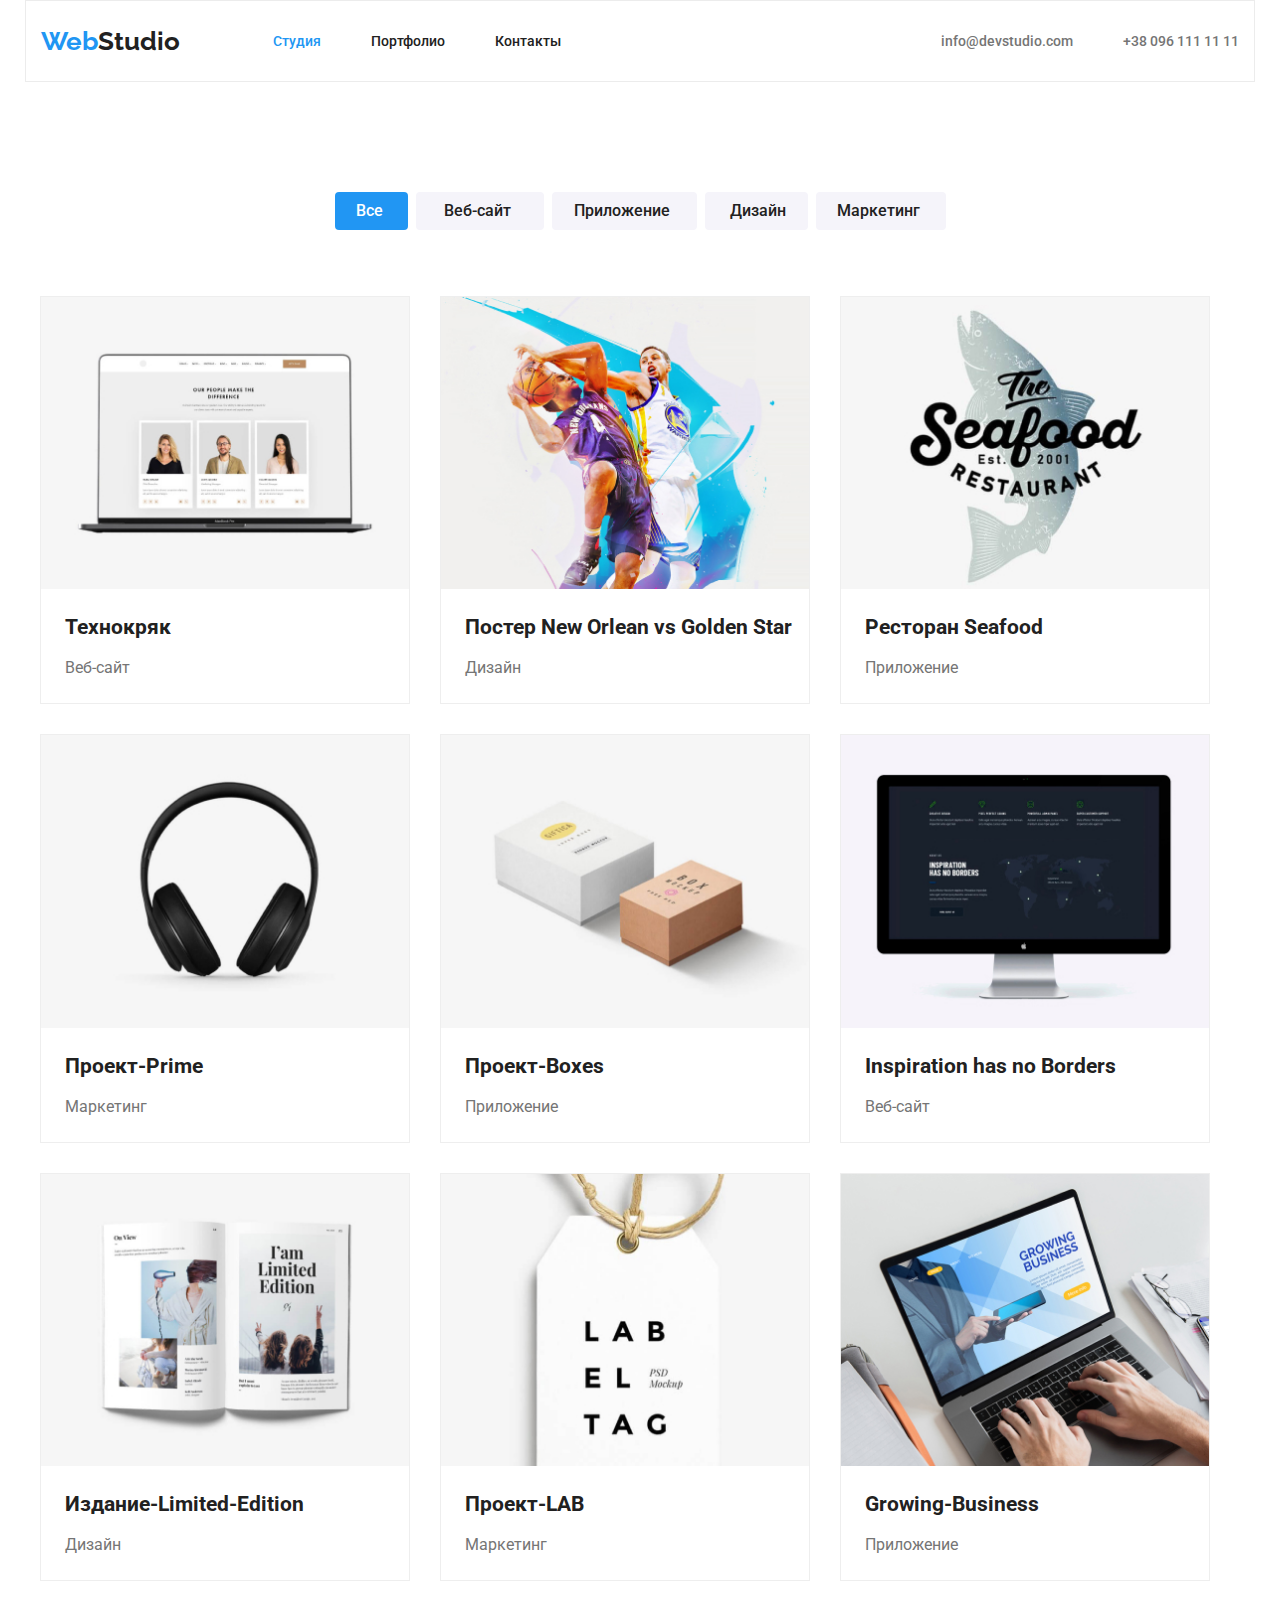
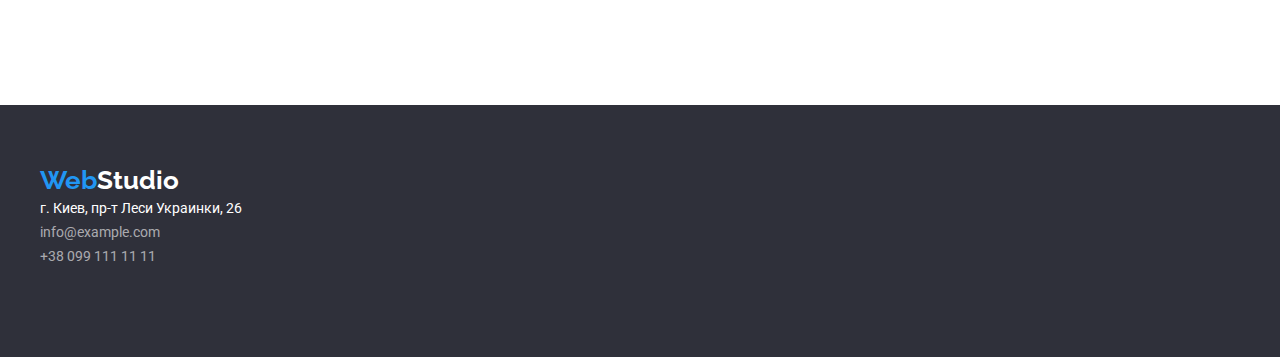
==== commit 237f8ed8: "Доработка ДЗ-03" ====
--- a/portfolio.html
+++ b/portfolio.html
@@ -50,27 +50,35 @@
     <!--Кнопки-->
 
     <main>
-      <section>
+      <section class="section-buttons">
         <ul class="buttons-list list container">
           <li class="buttons-title"
             ><form>
-              <p><input type="button" value="Все " /></p>
+              <p><input type="button" class="buttons-form1" value="Все " /></p>
             </form> </li
           ><li class="buttons-title"
             ><form>
-              <p><input type="button" value="Веб-сайт " /></p> </form
-          ></li>
-          <li class="buttons-title"
-            ><form>
-              <p><input type="button" value="Приложение " /></p> </form
-          ></li>
-          <li class="buttons-title"
-            ><form>
-              <p><input type="button" value=" Дизайн" /></p> </form
-          ></li>
-          <li class="buttons-title"
-            ><form>
-              <p><input type="button" value="Маркетинг " /></p> </form
+              <p
+                ><input type="button" class="buttons-form2" value="Веб-сайт "
+              /></p> </form
+          ></li>
+          <li class="buttons-title"
+            ><form>
+              <p
+                ><input type="button" class="buttons-form3" value="Приложение "
+              /></p> </form
+          ></li>
+          <li class="buttons-title"
+            ><form>
+              <p
+                ><input type="button" class="buttons-form4" value=" Дизайн"
+              /></p> </form
+          ></li>
+          <li class="buttons-title"
+            ><form>
+              <p
+                ><input type="button" class="buttons-form5" value="Маркетинг "
+              /></p> </form
           ></li>
         </ul>
       </section>
@@ -81,7 +89,7 @@
         <ul class="portfolio-title list">
           <li class="portfolio-list">
             <img src="./images/Tehnokrjak.jpg" alt="Технокряк" width="370" />
-            <h3>Технокряк</h3>
+            <h3 class="portfolio-heading">Технокряк</h3>
             <p class="portfolio-text">Веб-сайт</p></li
           >
           <li class="portfolio-list">
@@ -90,7 +98,7 @@
               alt="Постер New Orlean vs Golden"
               width="370"
             />
-            <h3>Постер New Orlean vs Golden Star</h3>
+            <h3 class="portfolio-heading">Постер New Orlean vs Golden Star</h3>
             <p class="portfolio-text">Дизайн</p></li
           >
 
@@ -100,7 +108,7 @@
               alt="Ресторан Seafood"
               width="370"
             />
-            <h3>Ресторан Seafood</h3>
+            <h3 class="portfolio-heading">Ресторан Seafood</h3>
             <p class="portfolio-text">Приложение</p></li
           >
 
@@ -110,7 +118,7 @@
               alt="Проект-Prime"
               width="370"
             />
-            <h3>Проект-Prime</h3>
+            <h3 class="portfolio-heading">Проект-Prime</h3>
             <p class="portfolio-text">Маркетинг</p></li
           >
 
@@ -120,7 +128,7 @@
               alt="Проект-Boxes"
               width="370"
             />
-            <h3>Проект-Boxes</h3>
+            <h3 class="portfolio-heading">Проект-Boxes</h3>
             <p class="portfolio-text">Приложение</p></li
           >
 
@@ -130,7 +138,7 @@
               alt="Inspiration has no Borders"
               width="370"
             />
-            <h3>Inspiration has no Borders</h3>
+            <h3 class="portfolio-heading">Inspiration has no Borders</h3>
             <p class="portfolio-text">Веб-сайт</p></li
           >
 
@@ -140,13 +148,13 @@
               alt="Издание-Limited-Edition"
               width="370"
             />
-            <h3>Издание-Limited-Edition</h3>
+            <h3 class="portfolio-heading">Издание-Limited-Edition</h3>
             <p class="portfolio-text">Дизайн</p></li
           >
 
           <li class="portfolio-list">
             <img src="./images/Проект-LAB.jpg" alt="Проект-LAB" width="370" />
-            <h3>Проект-LAB</h3>
+            <h3 class="portfolio-heading">Проект-LAB</h3>
             <p class="portfolio-text">Маркетинг</p></li
           >
 
@@ -156,7 +164,7 @@
               alt="Growing-Business"
               width="370"
             />
-            <h3>Growing-Business</h3>
+            <h3 class="portfolio-heading">Growing-Business</h3>
             <p class="portfolio-text">Приложение</p></li
           >
         </ul>
--- a/css/styles.css
+++ b/css/styles.css
@@ -42,7 +42,7 @@
 }
 
 .container {
-  width: 1200px;
+  width: 1230px;
   padding-left: 15px;
   padding-right: 15px;
   margin-right: auto;
@@ -71,6 +71,7 @@
   display: flex;
   align-items: center;
   margin-left: auto;
+  border: 1px solid #ececec;
 }
 
 /* Logo */
@@ -161,7 +162,7 @@
 /* mail,telefon*/
 
 .mail {
-  color: var(--accent-color);
+  color: var(--primaru-text-color);
   font-family: Roboto;
   font-style: normal;
   font-weight: 500;
@@ -180,7 +181,7 @@
 
 .mail:hover,
 .mail:focus {
-  color: var(--primaru-text-color);
+  color: var(--accent-color);
 }
 
 .telefon:hover,
@@ -203,6 +204,8 @@
   background-color: #2f303a;
   text-align: center;
   height: 600px;
+  padding-top: 200px;
+  padding-bottom: 200px;
 }
 
 .hero-title {
@@ -211,8 +214,13 @@
   font-weight: 900;
   font-size: 44px;
   text-align: center;
-  padding-top: 200px;
+  /* padding-top: 200px;*/
   margin-top: 0px;
+}
+
+.section-buttons {
+  padding-top: 94px;
+  padding-bottom: 50px;
 }
 
 .button-title {
@@ -316,6 +324,9 @@
 .command-list {
   width: calc((100% - 30px * 3) / 4);
   margin-right: 30px;
+  width: 270px;
+  background: #ffffff;
+  border: 1px solid #eeeeee;
 }
 
 .command-list:nth-child(4n) {
@@ -386,6 +397,91 @@
   margin-right: 8px;
 }
 
+.buttons-form1 {
+  position: center;
+  width: 73px;
+  height: 38px;
+  left: 495px;
+  top: 174px;
+  background: #2196f3;
+  border: none;
+  border-radius: 4px;
+  font-family: Roboto;
+  font-style: normal;
+  font-weight: 500;
+  font-size: 16px;
+  line-height: 26px;
+  color: var(--hero-title);
+}
+
+.buttons-form2 {
+  position: center;
+  width: 128px;
+  height: 38px;
+  left: 576px;
+  top: 174px;
+  background: #f5f4fa;
+  border: none;
+  border-radius: 4px;
+  font-family: Roboto;
+  font-style: normal;
+  font-weight: 500;
+  font-size: 16px;
+  line-height: 26px;
+  color: var(--title-text-color);
+}
+
+.buttons-form3 {
+  position: center;
+  width: 145px;
+  height: 38px;
+  left: 712px;
+  top: 174px;
+  background: #f5f4fa;
+  border: none;
+  border-radius: 4px;
+  font-family: Roboto;
+  font-style: normal;
+  font-weight: 500;
+  font-size: 16px;
+  line-height: 26px;
+  color: var(--title-text-color);
+}
+
+.buttons-form4 {
+  position: center;
+  width: 103px;
+  height: 38px;
+  left: 865px;
+  top: 174px;
+  background: #f5f4fa;
+  border: none;
+  border-radius: 4px;
+  font-family: Roboto;
+  font-style: normal;
+  font-weight: 500;
+  font-size: 16px;
+  line-height: 26px;
+  color: var(--title-text-color);
+}
+
+.buttons-form5 {
+  position: center;
+  width: 130px;
+  height: 38px;
+  left: 976px;
+  top: 174px;
+  background: #f5f4fa;
+  border: none;
+  border-radius: 4px;
+  font-family: Roboto;
+  font-style: normal;
+  font-weight: 500;
+  font-size: 16px;
+  line-height: 26px;
+  color: var(--title-text-color);
+}
+
 .buttons-title:nth-child(5n) {
   margin-right: 0px;
 }
@@ -395,15 +491,19 @@
 .portfolio-title {
   display: flex;
   flex-wrap: wrap;
+  padding-bottom: 94px;
 }
 
 .portfolio-list {
   width: 370px;
   margin-right: 30px;
-}
-
-.portfolio-list:nth-child(3n) {
+  margin-bottom: 30px;
+  border: 1px solid #eeeeee;
+}
+
+.portfolio-list:last-child(3n) {
   margin-right: 0;
+  margin-bottom: 0;
 }
 
 .portfolio-list {
@@ -415,6 +515,13 @@
   color: var(--title-text-color);
 }
 
+.portfolio-heading {
+  padding-left: 24px;
+  padding-top: 20px;
+  padding-bottom: 4px;
+  margin: 0;
+}
+
 .portfolio-text {
   font-family: Roboto;
   font-style: normal;
@@ -422,9 +529,9 @@
   font-size: 16px;
   line-height: 30px;
   color: var(--primaru-text-color);
-}
-
-.portfolio-text {
+  padding-left: 24px;
+  padding-top: 4px;
   margin-top: 0px;
   margin-bottom: 0px;
-}
+  padding-bottom: 20px;
+}
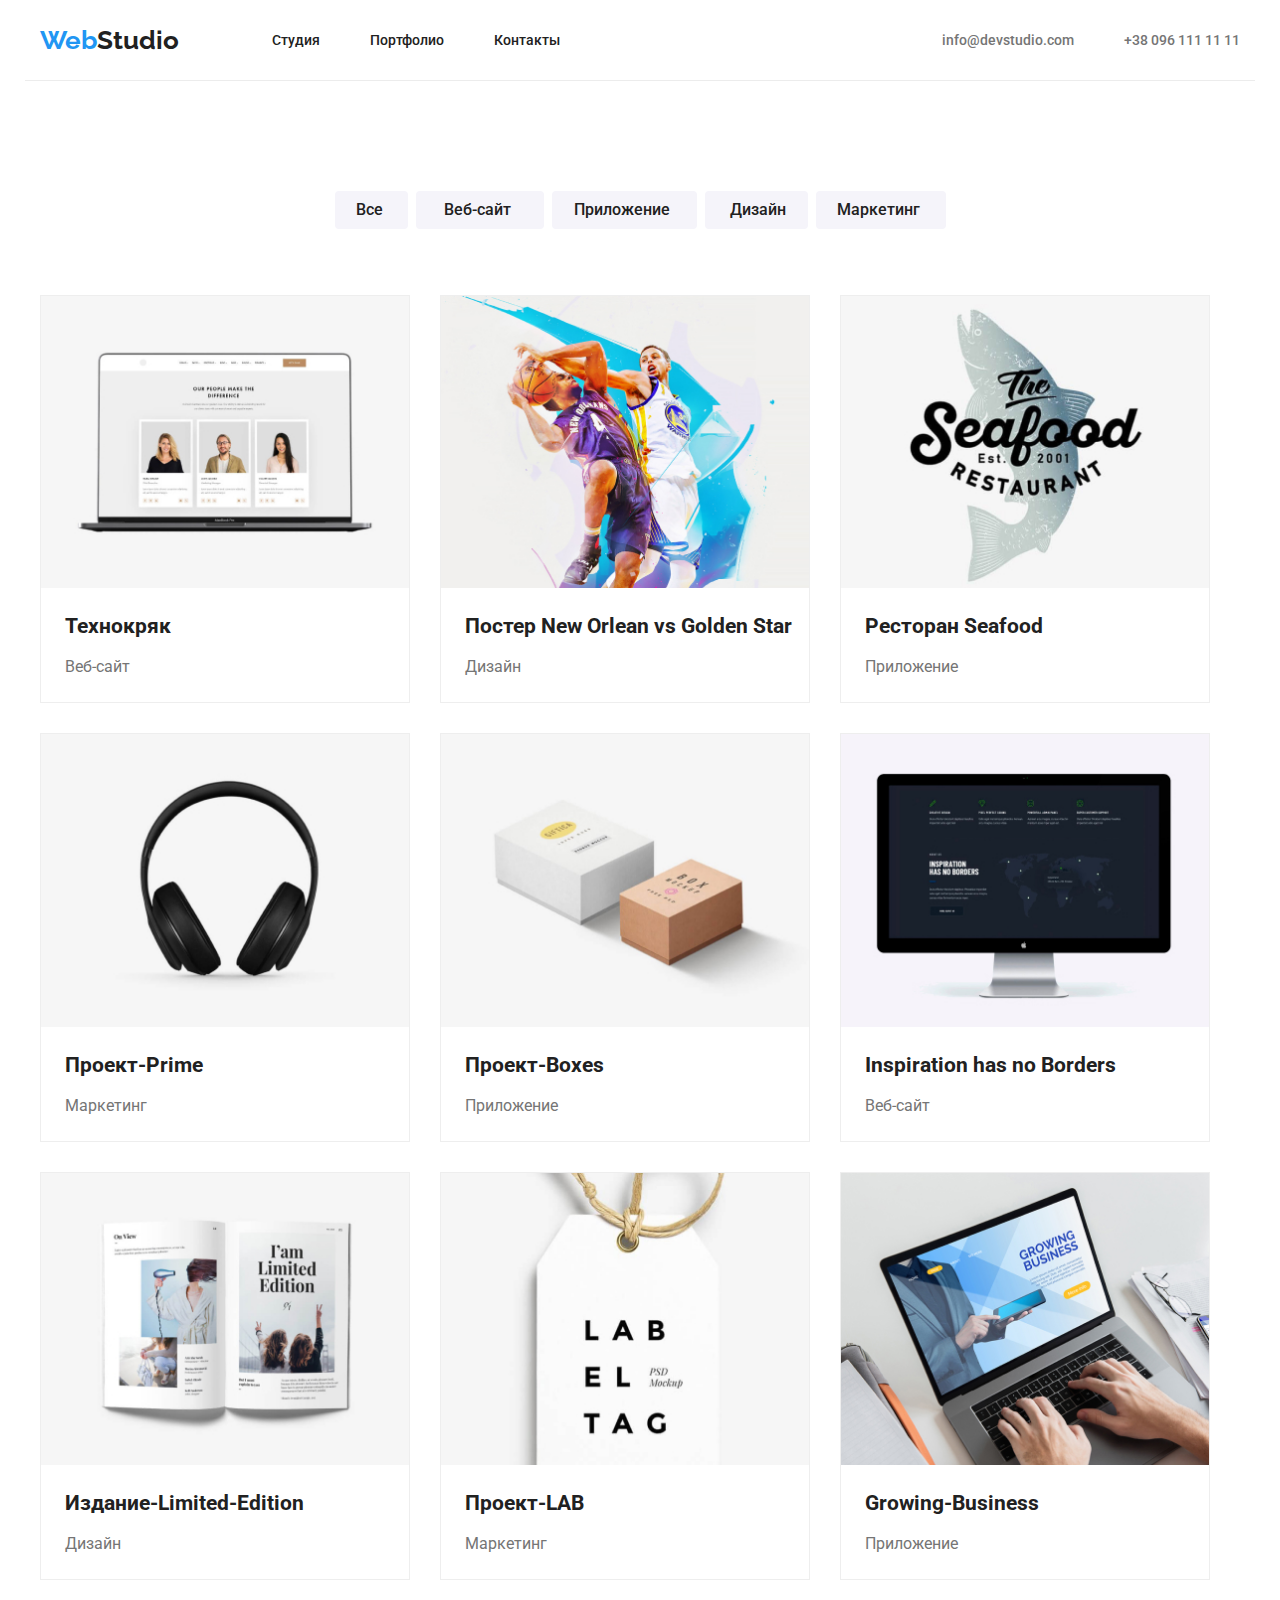
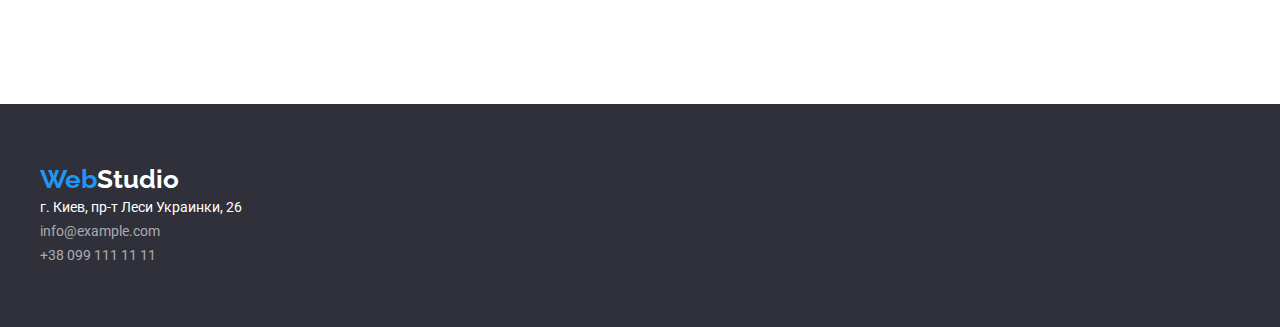
==== commit 852f7105: "Доработка  ДЗ-03" ====
--- a/portfolio.html
+++ b/portfolio.html
@@ -25,7 +25,9 @@
           </a>
 
           <ul class="site-nav list">
-            <li class="menu-list"><a href="" class="link">Студия</a></li>
+            <li class="menu-list"
+              ><a href="index.html#bottom" class="link">Студия</a></li
+            >
             <li class="menu-list"
               ><a href="portfolio.html#bottom" class="link-a">Портфолио</a>
             </li>
--- a/css/styles.css
+++ b/css/styles.css
@@ -71,7 +71,7 @@
   display: flex;
   align-items: center;
   margin-left: auto;
-  border: 1px solid #ececec;
+  border-bottom: 1px solid #ececec;
 }
 
 /* Logo */
@@ -116,7 +116,7 @@
   padding-top: 32px;
   padding-bottom: 32px;
 
-  color: var(--accent-color);
+  color: var(--title-text-color);
 
   font-family: Roboto;
   font-style: normal;
@@ -141,7 +141,7 @@
 
 .site-nav .link:hover,
 .site-nav .link:focus {
-  color: var(--title-text-color);
+  color: var(--accent-color);
   font-family: Roboto;
   font-style: normal;
   font-weight: 500;
@@ -338,8 +338,8 @@
 .basement {
   color: var(--accent-color);
   background-color: #2f303a;
-  height: 252px;
   padding-top: 60px;
+  padding-bottom: 60px;
 }
 
 /*.basement {
@@ -386,6 +386,8 @@
   line-height: 24px;
 }
 
+/* Portfolio */
+
 /* buttons */
 
 .buttons-list {
@@ -396,6 +398,9 @@
 .buttons-title {
   margin-right: 8px;
 }
+
+/*.buttons-form2:hover {
+  color: #2196f3;*/
 
 .buttons-form1 {
   position: center;
@@ -403,7 +408,7 @@
   height: 38px;
   left: 495px;
   top: 174px;
-  background: #2196f3;
+  background: #f5f4fa;
   border: none;
   border-radius: 4px;
   font-family: Roboto;
@@ -411,7 +416,12 @@
   font-weight: 500;
   font-size: 16px;
   line-height: 26px;
-  color: var(--hero-title);
+  color: var(--title-text-color);
+}
+
+.buttons-form1:hover {
+  color: var(--hero-title);
+  background: var(--accent-color);
 }
 
 .buttons-form2 {
@@ -431,6 +441,11 @@
   color: var(--title-text-color);
 }
 
+.buttons-form2:hover {
+  color: var(--hero-title);
+  background: var(--accent-color);
+}
+
 .buttons-form3 {
   position: center;
   width: 145px;
@@ -448,6 +463,11 @@
   color: var(--title-text-color);
 }
 
+.buttons-form3:hover {
+  color: var(--hero-title);
+  background: var(--accent-color);
+}
+
 .buttons-form4 {
   position: center;
   width: 103px;
@@ -465,6 +485,11 @@
   color: var(--title-text-color);
 }
 
+.buttons-form4:hover {
+  color: var(--hero-title);
+  background: var(--accent-color);
+}
+
 .buttons-form5 {
   position: center;
   width: 130px;
@@ -482,6 +507,11 @@
   color: var(--title-text-color);
 }
 
+.buttons-form5:hover {
+  color: var(--hero-title);
+  background: var(--accent-color);
+}
+
 .buttons-title:nth-child(5n) {
   margin-right: 0px;
 }
